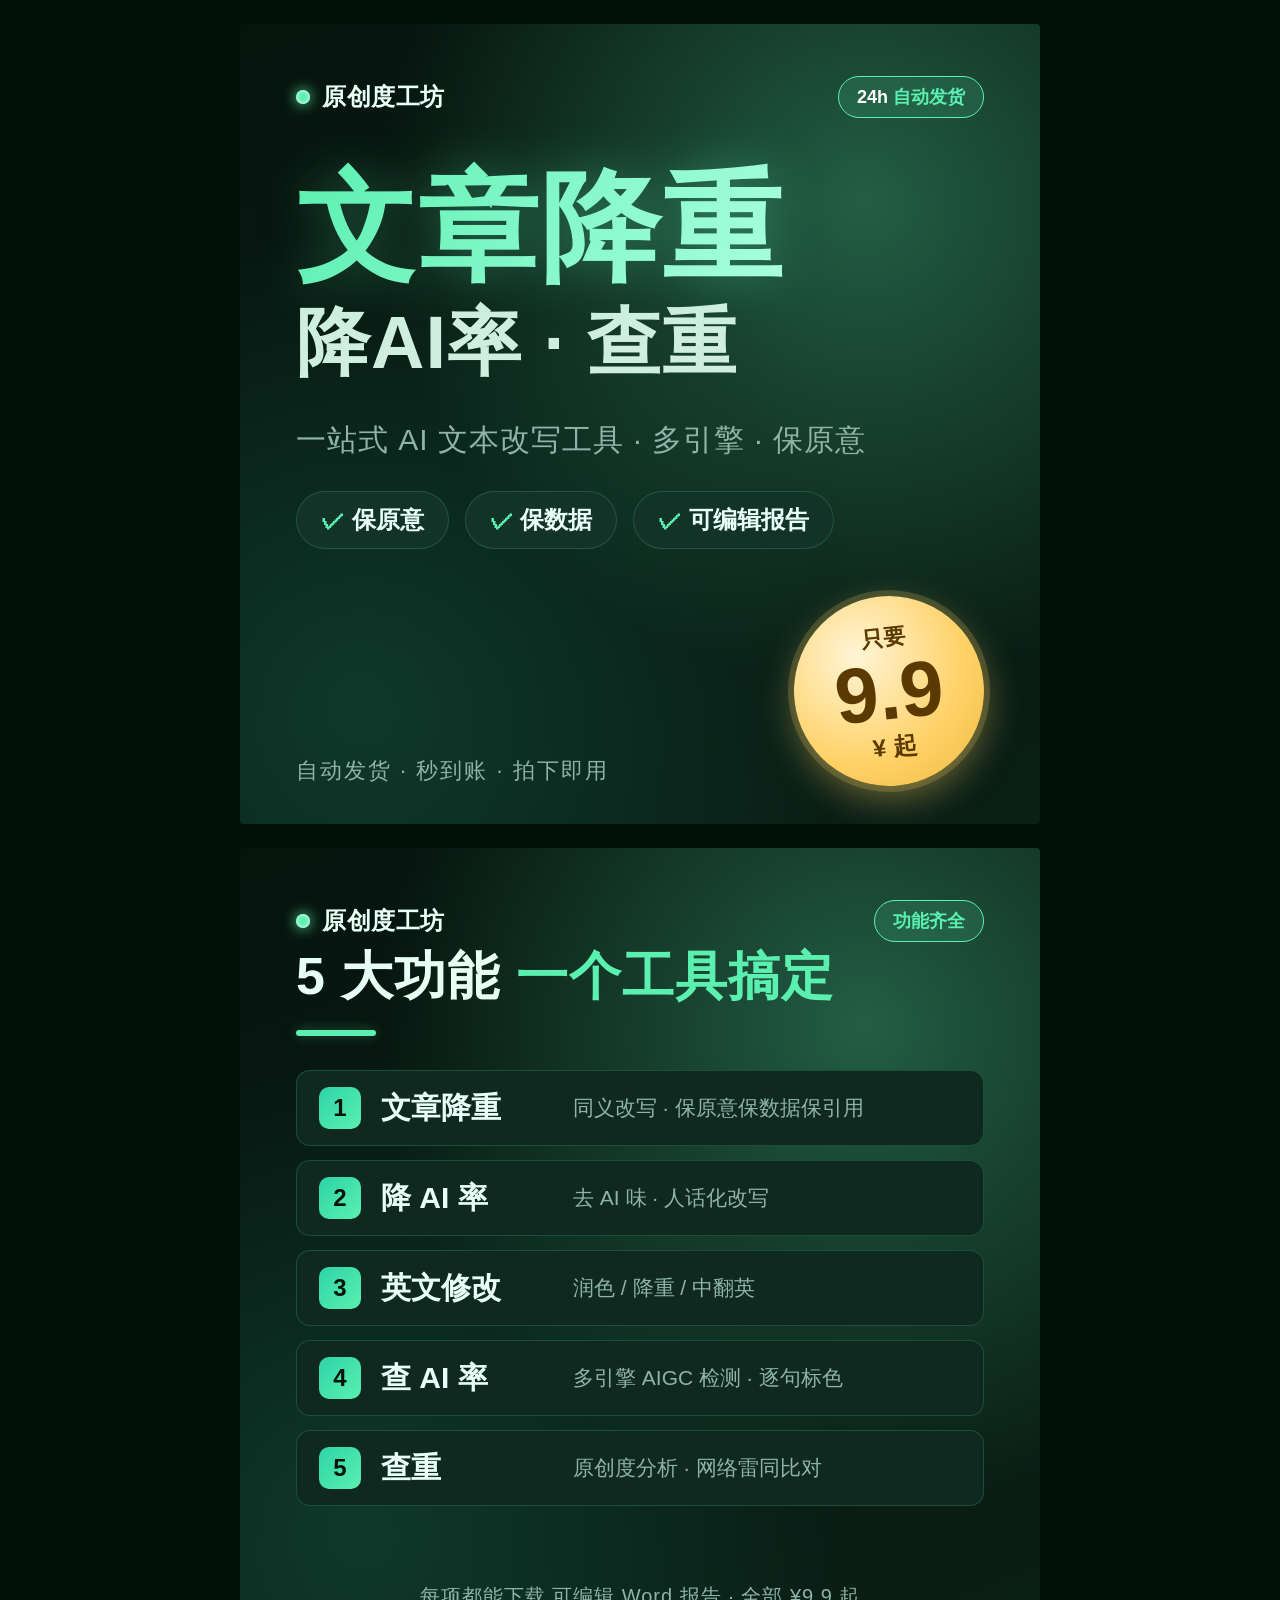
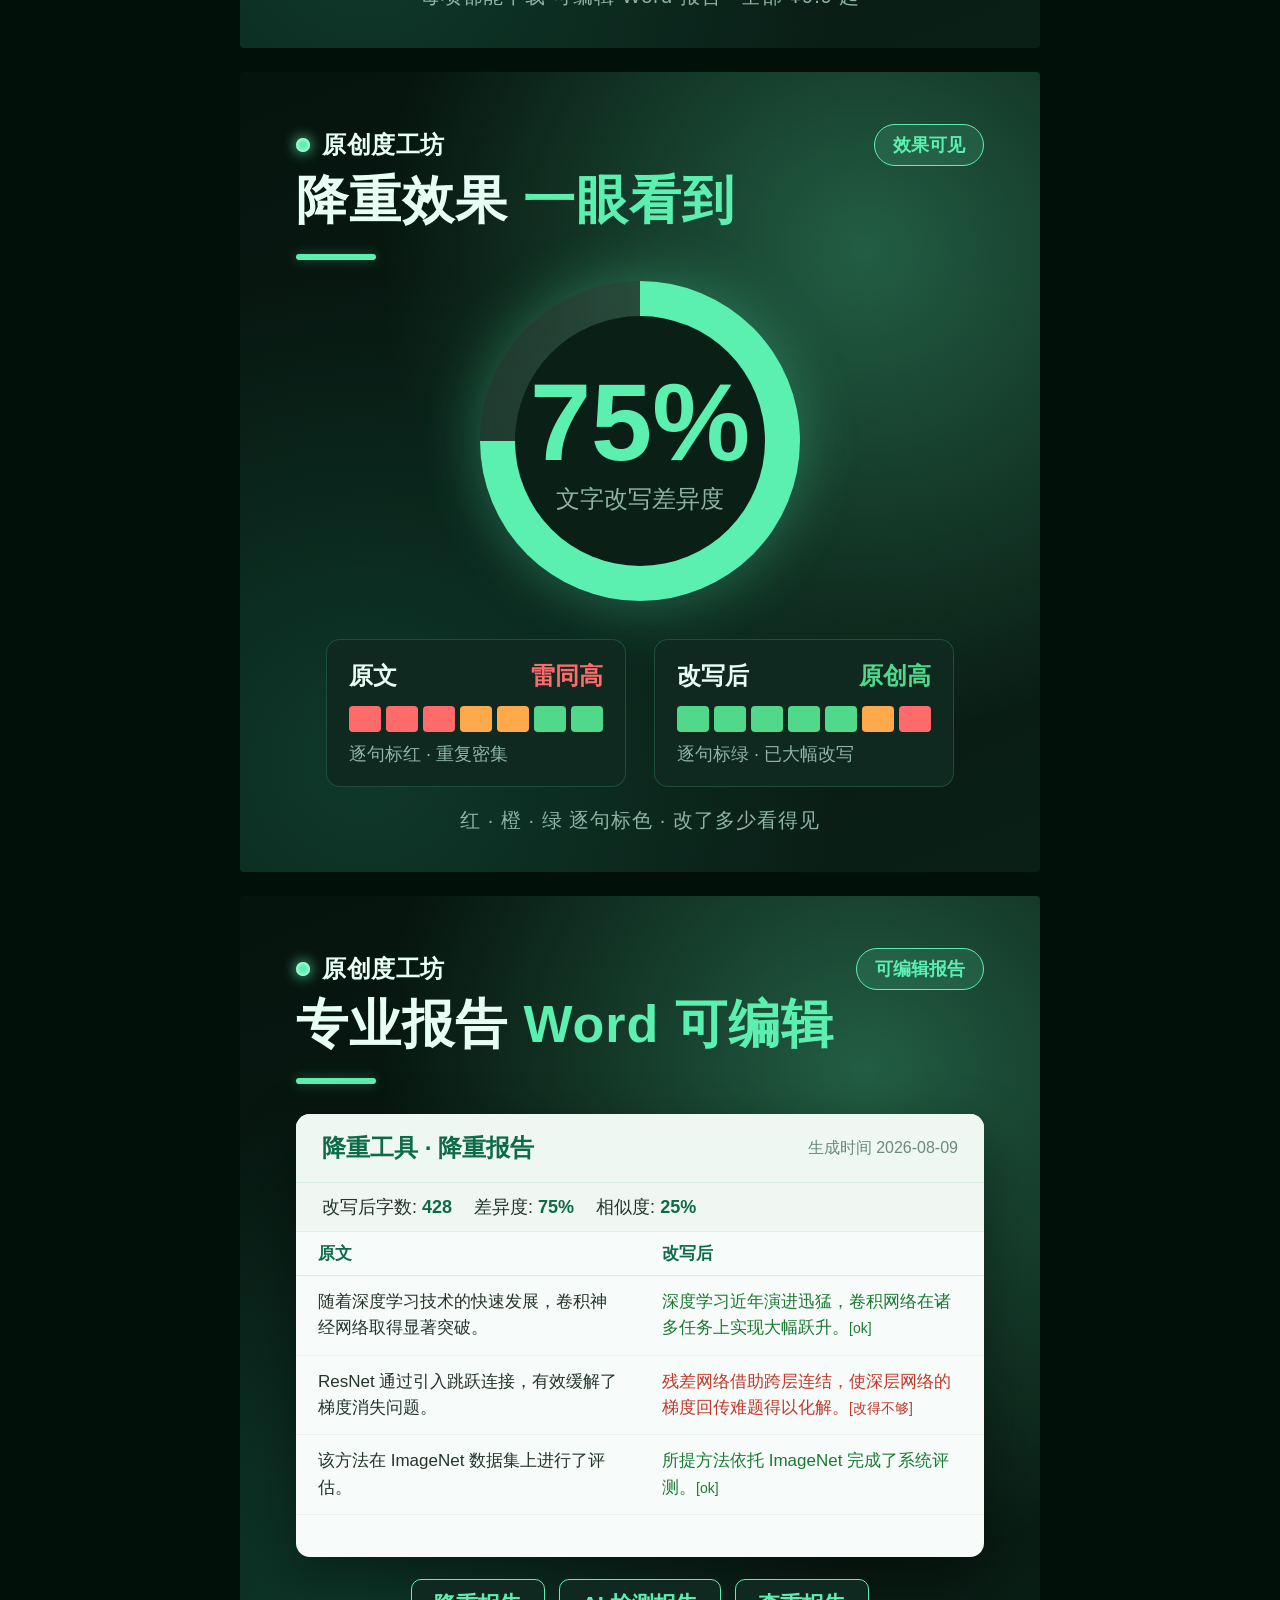
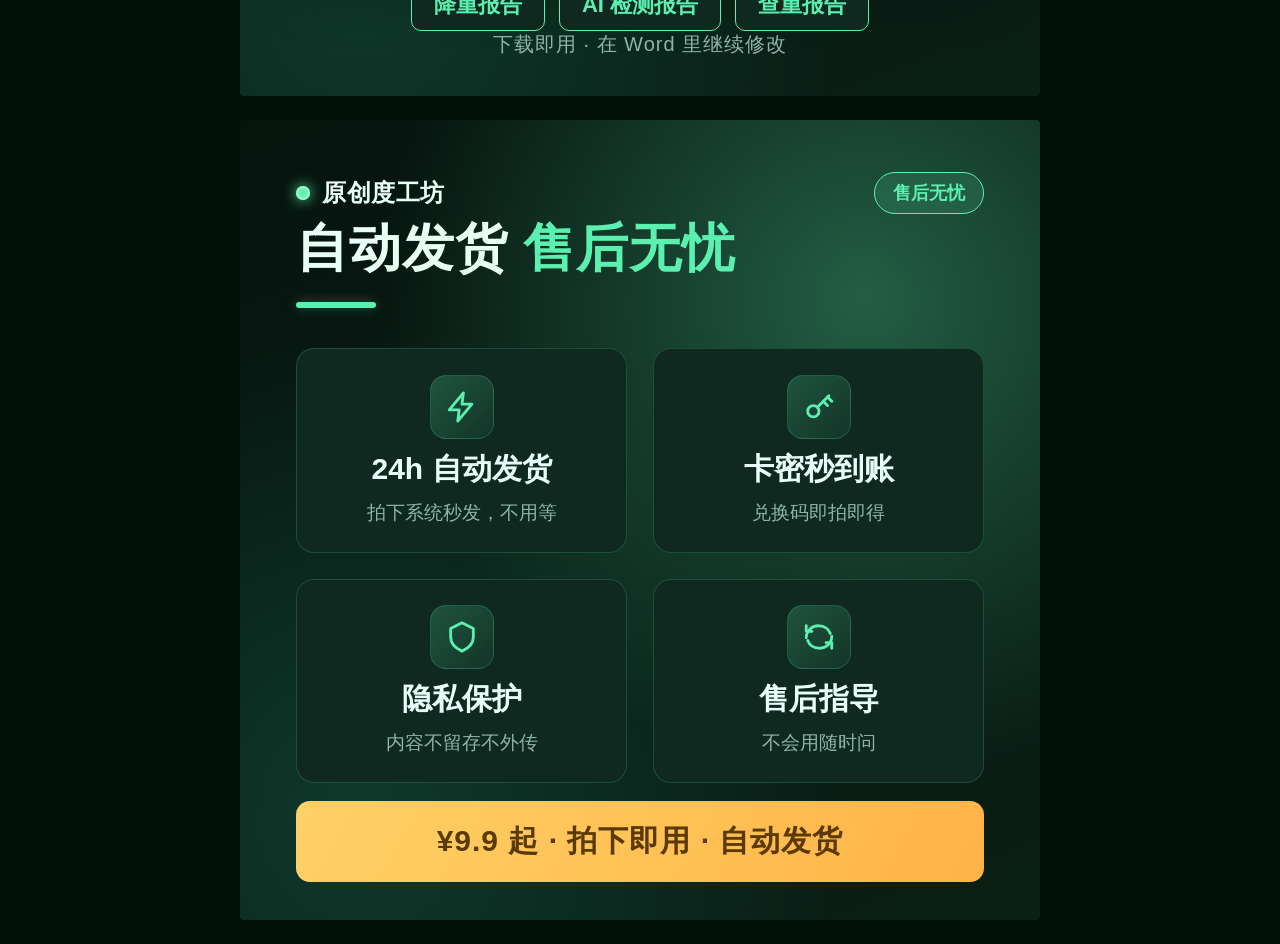
==== taobao/main.html @ 814d0b91 "AI写作功能:大纲→逐节全文+一键降AI联动;淘宝主图5张 - engine: generate_outline(格式铁律+块折叠容错解析+质量重试+节数截断)/   generate_article" ====
<!DOCTYPE html>
<html lang="zh-CN">
<head>
<meta charset="UTF-8" />
<title>降重工具 · 淘宝主图</title>
<style>
  :root{
    --bg:#06140e; --bg2:#0a1f16; --card:#0f2920; --card2:#133328;
    --accent:#5bf0b0; --accent2:#2dd4a7; --glow:rgba(91,240,176,.32);
    --text:#e8fff5; --muted:#8fb3a6; --line:rgba(91,240,176,.18);
    --red:#ff6b6b; --orange:#ffa94d; --green:#51d88a; --gold:#ffd166;
  }
  *{margin:0;padding:0;box-sizing:border-box;}
  html,body{background:#02100a;}
  body{
    font-family:"PingFang SC","Hiragino Sans GB","Microsoft YaHei",sans-serif;
    color:var(--text);
    display:flex;flex-direction:column;align-items:center;gap:24px;padding:24px;
  }
  .poster{
    width:800px;height:800px;position:relative;overflow:hidden;
    background:
      radial-gradient(circle at 78% 22%, var(--glow), transparent 55%),
      radial-gradient(circle at 15% 85%, rgba(45,212,167,.16), transparent 50%),
      linear-gradient(160deg,var(--bg) 0%, var(--bg2) 100%);
    border-radius:4px;
    padding:52px 56px 38px;
    display:flex;flex-direction:column;
  }
  /* 顶栏 */
  .top{display:flex;justify-content:space-between;align-items:center;}
  .brand{display:flex;align-items:center;gap:12px;font-size:24px;font-weight:600;letter-spacing:.5px;}
  .brand .dot{width:14px;height:14px;border-radius:50%;background:var(--accent);
    box-shadow:0 0 14px var(--accent),0 0 4px #fff inset;}
  .badge{font-size:18px;font-weight:600;padding:8px 18px;border-radius:999px;
    background:rgba(91,240,176,.12);border:1px solid var(--accent);color:var(--accent);}
  .badge b{color:#fff;}

  /* 主图1 hero */
  .h1-main{margin-top:48px;font-size:120px;font-weight:800;line-height:1.02;letter-spacing:2px;}
  .h1-main .grad{background:linear-gradient(120deg,var(--accent),#aaffe0);
    -webkit-background-clip:text;background-clip:text;color:transparent;
    filter:drop-shadow(0 0 24px var(--glow));}
  .h1-sub{font-size:74px;font-weight:800;color:#cfeee0;margin-top:6px;letter-spacing:1px;}
  .h1-tagline{font-size:30px;color:var(--muted);margin-top:26px;letter-spacing:1px;}
  .pills{display:flex;gap:16px;margin-top:30px;}
  .pill{font-size:24px;font-weight:600;padding:12px 24px;border-radius:999px;
    background:var(--card2);border:1px solid var(--line);color:var(--text);}
  .pill .em{color:var(--accent);}
  .h1-bottom{margin-top:auto;display:flex;justify-content:space-between;align-items:flex-end;}
  .auto-line{font-size:22px;color:var(--muted);letter-spacing:2px;}
  .price-stamp{
    width:190px;height:190px;border-radius:50%;
    background:radial-gradient(circle at 35% 30%,#fff5d6,var(--gold) 60%,#f0b942);
    color:#5a3a00;display:flex;flex-direction:column;align-items:center;justify-content:center;
    box-shadow:0 12px 36px rgba(255,209,102,.4),0 0 0 6px rgba(255,209,102,.18);
    transform:rotate(-6deg);
  }
  .price-stamp .from{font-size:22px;font-weight:600;margin-top:18px;}
  .price-stamp .num{font-size:78px;font-weight:800;line-height:1;font-family:"Inter","SF Pro Display",sans-serif;}
  .price-stamp .qi{font-size:24px;font-weight:600;margin-bottom:14px;}

  /* 标题条 */
  .h2-title{font-size:52px;font-weight:800;letter-spacing:1px;}
  .h2-title .em{color:var(--accent);}
  .h2-rule{width:80px;height:6px;background:var(--accent);border-radius:3px;margin-top:18px;
    box-shadow:0 0 12px var(--glow);}

  /* 主图2 功能列表 */
  .feat-list{margin-top:34px;display:flex;flex-direction:column;gap:14px;flex:1;}
  .feat{display:flex;align-items:center;gap:20px;padding:16px 22px;border-radius:14px;
    background:var(--card);border:1px solid var(--line);}
  .feat-no{width:42px;height:42px;border-radius:10px;flex:none;
    background:linear-gradient(135deg,var(--accent2),var(--accent));
    color:#04130c;font-size:24px;font-weight:800;display:flex;align-items:center;justify-content:center;}
  .feat-name{font-size:30px;font-weight:700;min-width:172px;}
  .feat-desc{font-size:21px;color:var(--muted);flex:1;}

  /* 主图3 效果 */
  .eff-wrap{flex:1;display:flex;flex-direction:column;align-items:center;justify-content:center;gap:8px;}
  .ring{
    width:320px;height:320px;border-radius:50%;
    background:conic-gradient(var(--accent) 0% 75%, rgba(255,255,255,.08) 75% 100%);
    display:flex;align-items:center;justify-content:center;
    box-shadow:0 0 60px var(--glow);
  }
  .ring-in{width:250px;height:250px;border-radius:50%;background:var(--bg2);
    display:flex;flex-direction:column;align-items:center;justify-content:center;}
  .ring-num{font-size:110px;font-weight:800;color:var(--accent);line-height:1;
    font-family:"Inter","SF Pro Display",sans-serif;}
  .ring-lab{font-size:24px;color:var(--muted);margin-top:6px;}
  .cmp{display:flex;gap:28px;margin-top:30px;}
  .cmp-card{width:300px;background:var(--card);border:1px solid var(--line);border-radius:14px;padding:20px 22px;}
  .cmp-title{font-size:24px;font-weight:700;margin-bottom:14px;display:flex;justify-content:space-between;}
  .bars{display:flex;gap:5px;}
  .bars span{flex:1;height:26px;border-radius:4px;}
  .bars .r{background:var(--red);} .bars .o{background:var(--orange);} .bars .g{background:var(--green);}
  .cmp-foot{font-size:18px;color:var(--muted);margin-top:10px;}

  /* 主图4 报告 */
  .doc-card{margin-top:30px;background:#f7fbf9;border-radius:14px;color:#23342b;
    box-shadow:0 24px 60px rgba(0,0,0,.45);overflow:hidden;flex:1;display:flex;flex-direction:column;}
  .doc-head{display:flex;justify-content:space-between;align-items:center;
    padding:18px 26px;background:#eef7f1;border-bottom:1px solid #d6ebe0;}
  .doc-head .t{font-size:24px;font-weight:700;color:#0e6b4a;}
  .doc-head .d{font-size:16px;color:#6b8a7e;}
  .doc-meta{display:flex;gap:22px;padding:12px 26px;background:#f0f7f3;font-size:18px;border-bottom:1px solid #e0ede6;}
  .doc-meta b{color:#0e6b4a;}
  .doc-table{display:grid;grid-template-columns:1fr 1fr;}
  .doc-th{padding:10px 22px;font-size:17px;font-weight:700;color:#0e6b4a;border-bottom:1px solid #d6ebe0;}
  .doc-td{padding:13px 22px;font-size:17px;line-height:1.55;border-bottom:1px solid #ecf3ef;}
  .doc-td.r{color:#c0392b;} .doc-td.g{color:#1a7a32;} .doc-td.o{color:#b86a00;}
  .doc-td .tag{font-size:14px;}
  .rep-tags{display:flex;gap:14px;justify-content:center;margin-top:22px;}
  .rep-tag{font-size:22px;font-weight:600;padding:10px 22px;border-radius:10px;
    background:var(--card);border:1px solid var(--accent);color:var(--accent);}

  /* 主图5 服务 */
  .svc-grid{margin-top:40px;display:grid;grid-template-columns:1fr 1fr;gap:26px;flex:1;}
  .svc{background:var(--card);border:1px solid var(--line);border-radius:18px;
    display:flex;flex-direction:column;align-items:center;justify-content:center;gap:10px;padding:24px;}
  .svc-ico{width:64px;height:64px;border-radius:16px;
    background:linear-gradient(135deg,rgba(91,240,176,.22),rgba(91,240,176,.06));
    border:1px solid var(--line);display:flex;align-items:center;justify-content:center;}
  .svc-ico svg{width:34px;height:34px;stroke:var(--accent);fill:none;stroke-width:2;
    stroke-linecap:round;stroke-linejoin:round;}
  .svc-t{font-size:30px;font-weight:700;}
  .svc-d{font-size:19px;color:var(--muted);}
  .svc-foot{margin-top:18px;padding:20px 36px;border-radius:14px;
    background:linear-gradient(120deg,var(--gold),#ffb347);
    color:#5a3a00;font-size:30px;font-weight:800;text-align:center;letter-spacing:1px;}

  /* 底部小字（主图2/3/4 用） */
  .foot-line{margin-top:auto;font-size:20px;color:var(--muted);letter-spacing:1px;text-align:center;}
</style>
</head>
<body>

<!-- ============ 主图1 · 核心主视觉 ============ -->
<section class="poster" id="poster-1">
  <div class="top">
    <div class="brand"><span class="dot"></span>原创度工坊</div>
    <div class="badge"><b>24h</b> 自动发货</div>
  </div>

  <div class="h1-main"><span class="grad">文章降重</span></div>
  <div class="h1-sub">降AI率 · 查重</div>
  <div class="h1-tagline">一站式 AI 文本改写工具 · 多引擎 · 保原意</div>

  <div class="pills">
    <div class="pill"><span class="em">✓</span> 保原意</div>
    <div class="pill"><span class="em">✓</span> 保数据</div>
    <div class="pill"><span class="em">✓</span> 可编辑报告</div>
  </div>

  <div class="h1-bottom">
    <div class="auto-line">自动发货 · 秒到账 · 拍下即用</div>
    <div class="price-stamp">
      <div class="from">只要</div>
      <div class="num">9.9</div>
      <div class="qi">¥ 起</div>
    </div>
  </div>
</section>

<!-- ============ 主图2 · 五大功能 ============ -->
<section class="poster" id="poster-2">
  <div class="top">
    <div class="brand"><span class="dot"></span>原创度工坊</div>
    <div class="badge">功能齐全</div>
  </div>
  <div class="h2-title">5 大功能 <span class="em">一个工具搞定</span></div>
  <div class="h2-rule"></div>

  <div class="feat-list">
    <div class="feat"><div class="feat-no">1</div><div class="feat-name">文章降重</div><div class="feat-desc">同义改写 · 保原意保数据保引用</div></div>
    <div class="feat"><div class="feat-no">2</div><div class="feat-name">降 AI 率</div><div class="feat-desc">去 AI 味 · 人话化改写</div></div>
    <div class="feat"><div class="feat-no">3</div><div class="feat-name">英文修改</div><div class="feat-desc">润色 / 降重 / 中翻英</div></div>
    <div class="feat"><div class="feat-no">4</div><div class="feat-name">查 AI 率</div><div class="feat-desc">多引擎 AIGC 检测 · 逐句标色</div></div>
    <div class="feat"><div class="feat-no">5</div><div class="feat-name">查重</div><div class="feat-desc">原创度分析 · 网络雷同比对</div></div>
  </div>

  <div class="foot-line">每项都能下载 可编辑 Word 报告 · 全部 ¥9.9 起</div>
</section>

<!-- ============ 主图3 · 效果对比 ============ -->
<section class="poster" id="poster-3">
  <div class="top">
    <div class="brand"><span class="dot"></span>原创度工坊</div>
    <div class="badge">效果可见</div>
  </div>
  <div class="h2-title">降重效果 <span class="em">一眼看到</span></div>
  <div class="h2-rule"></div>

  <div class="eff-wrap">
    <div class="ring">
      <div class="ring-in">
        <div class="ring-num">75%</div>
        <div class="ring-lab">文字改写差异度</div>
      </div>
    </div>
    <div class="cmp">
      <div class="cmp-card">
        <div class="cmp-title">原文 <span style="color:var(--red)">雷同高</span></div>
        <div class="bars"><span class="r"></span><span class="r"></span><span class="r"></span><span class="o"></span><span class="o"></span><span class="g"></span><span class="g"></span></div>
        <div class="cmp-foot">逐句标红 · 重复密集</div>
      </div>
      <div class="cmp-card">
        <div class="cmp-title">改写后 <span style="color:var(--green)">原创高</span></div>
        <div class="bars"><span class="g"></span><span class="g"></span><span class="g"></span><span class="g"></span><span class="g"></span><span class="o"></span><span class="r"></span></div>
        <div class="cmp-foot">逐句标绿 · 已大幅改写</div>
      </div>
    </div>
  </div>

  <div class="foot-line">红 · 橙 · 绿 逐句标色 · 改了多少看得见</div>
</section>

<!-- ============ 主图4 · 可编辑报告 ============ -->
<section class="poster" id="poster-4">
  <div class="top">
    <div class="brand"><span class="dot"></span>原创度工坊</div>
    <div class="badge">可编辑报告</div>
  </div>
  <div class="h2-title">专业报告 <span class="em">Word 可编辑</span></div>
  <div class="h2-rule"></div>

  <div class="doc-card">
    <div class="doc-head">
      <div class="t">降重工具 · 降重报告</div>
      <div class="d">生成时间 2026-08-09</div>
    </div>
    <div class="doc-meta">
      <div>改写后字数: <b>428</b></div>
      <div>差异度: <b>75%</b></div>
      <div>相似度: <b>25%</b></div>
    </div>
    <div class="doc-table">
      <div class="doc-th">原文</div>
      <div class="doc-th">改写后</div>
      <div class="doc-td">随着深度学习技术的快速发展，卷积神经网络取得显著突破。</div>
      <div class="doc-td g">深度学习近年演进迅猛，卷积网络在诸多任务上实现大幅跃升。<span class="tag">[ok]</span></div>
      <div class="doc-td">ResNet 通过引入跳跃连接，有效缓解了梯度消失问题。</div>
      <div class="doc-td r">残差网络借助跨层连结，使深层网络的梯度回传难题得以化解。<span class="tag">[改得不够]</span></div>
      <div class="doc-td">该方法在 ImageNet 数据集上进行了评估。</div>
      <div class="doc-td g">所提方法依托 ImageNet 完成了系统评测。<span class="tag">[ok]</span></div>
    </div>
  </div>

  <div class="rep-tags">
    <div class="rep-tag">降重报告</div>
    <div class="rep-tag">AI 检测报告</div>
    <div class="rep-tag">查重报告</div>
  </div>
  <div class="foot-line">下载即用 · 在 Word 里继续修改</div>
</section>

<!-- ============ 主图5 · 服务保障 ============ -->
<section class="poster" id="poster-5">
  <div class="top">
    <div class="brand"><span class="dot"></span>原创度工坊</div>
    <div class="badge">售后无忧</div>
  </div>
  <div class="h2-title">自动发货 <span class="em">售后无忧</span></div>
  <div class="h2-rule"></div>

  <div class="svc-grid">
    <div class="svc">
      <div class="svc-ico"><svg viewBox="0 0 24 24"><path d="M13 2 3 14h7l-1 8 10-12h-7z"/></svg></div>
      <div class="svc-t">24h 自动发货</div>
      <div class="svc-d">拍下系统秒发，不用等</div>
    </div>
    <div class="svc">
      <div class="svc-ico"><svg viewBox="0 0 24 24"><circle cx="8" cy="15" r="4"/><path d="M10.85 12.15 19 4"/><path d="m18 5 3 3"/><path d="m15 8 3 3"/></svg></div>
      <div class="svc-t">卡密秒到账</div>
      <div class="svc-d">兑换码即拍即得</div>
    </div>
    <div class="svc">
      <div class="svc-ico"><svg viewBox="0 0 24 24"><path d="M12 2 4 6v6c0 5 3.5 8 8 10 4.5-2 8-5 8-10V6z"/></svg></div>
      <div class="svc-t">隐私保护</div>
      <div class="svc-d">内容不留存不外传</div>
    </div>
    <div class="svc">
      <div class="svc-ico"><svg viewBox="0 0 24 24"><path d="M21 11.5a8.4 8.4 0 0 1-9 8.4 8.4 8.4 0 0 1-8-5.4"/><path d="M3 12.5a8.4 8.4 0 0 1 9-8.4 8.4 8.4 0 0 1 8 5.4"/><path d="M3 4v4h4"/><path d="M21 20v-4h-4"/></svg></div>
      <div class="svc-t">售后指导</div>
      <div class="svc-d">不会用随时问</div>
    </div>
  </div>

  <div class="svc-foot">¥9.9 起 · 拍下即用 · 自动发货</div>
</section>

<script>
(function(){
  var h = (location.hash.match(/\d+/)||[])[0];
  if(!h) return;
  document.querySelectorAll('.poster').forEach(function(p){
    p.style.display = (p.id === 'poster-'+h) ? '' : 'none';
  });
  document.body.style.padding = '0';
  document.body.style.gap = '0';
  document.body.style.alignItems = 'stretch';
})();
</script>
</body>
</html>
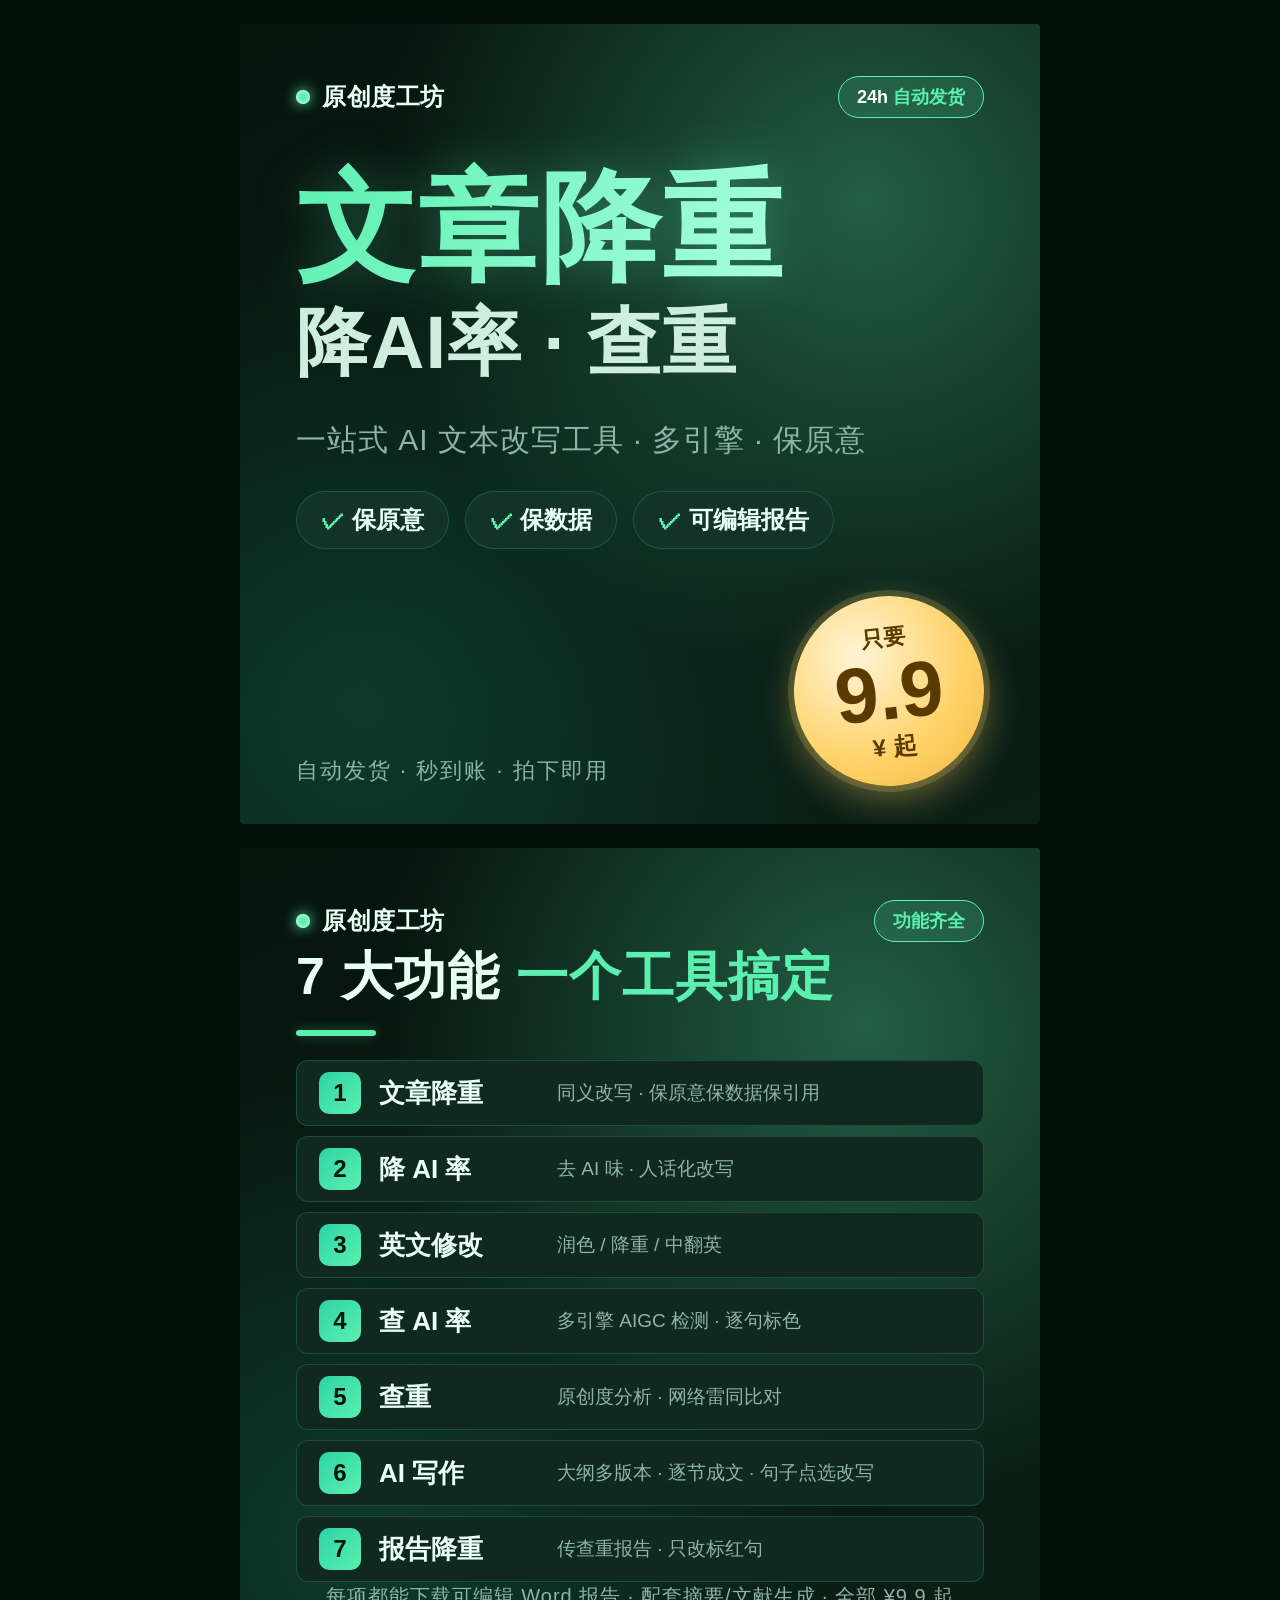
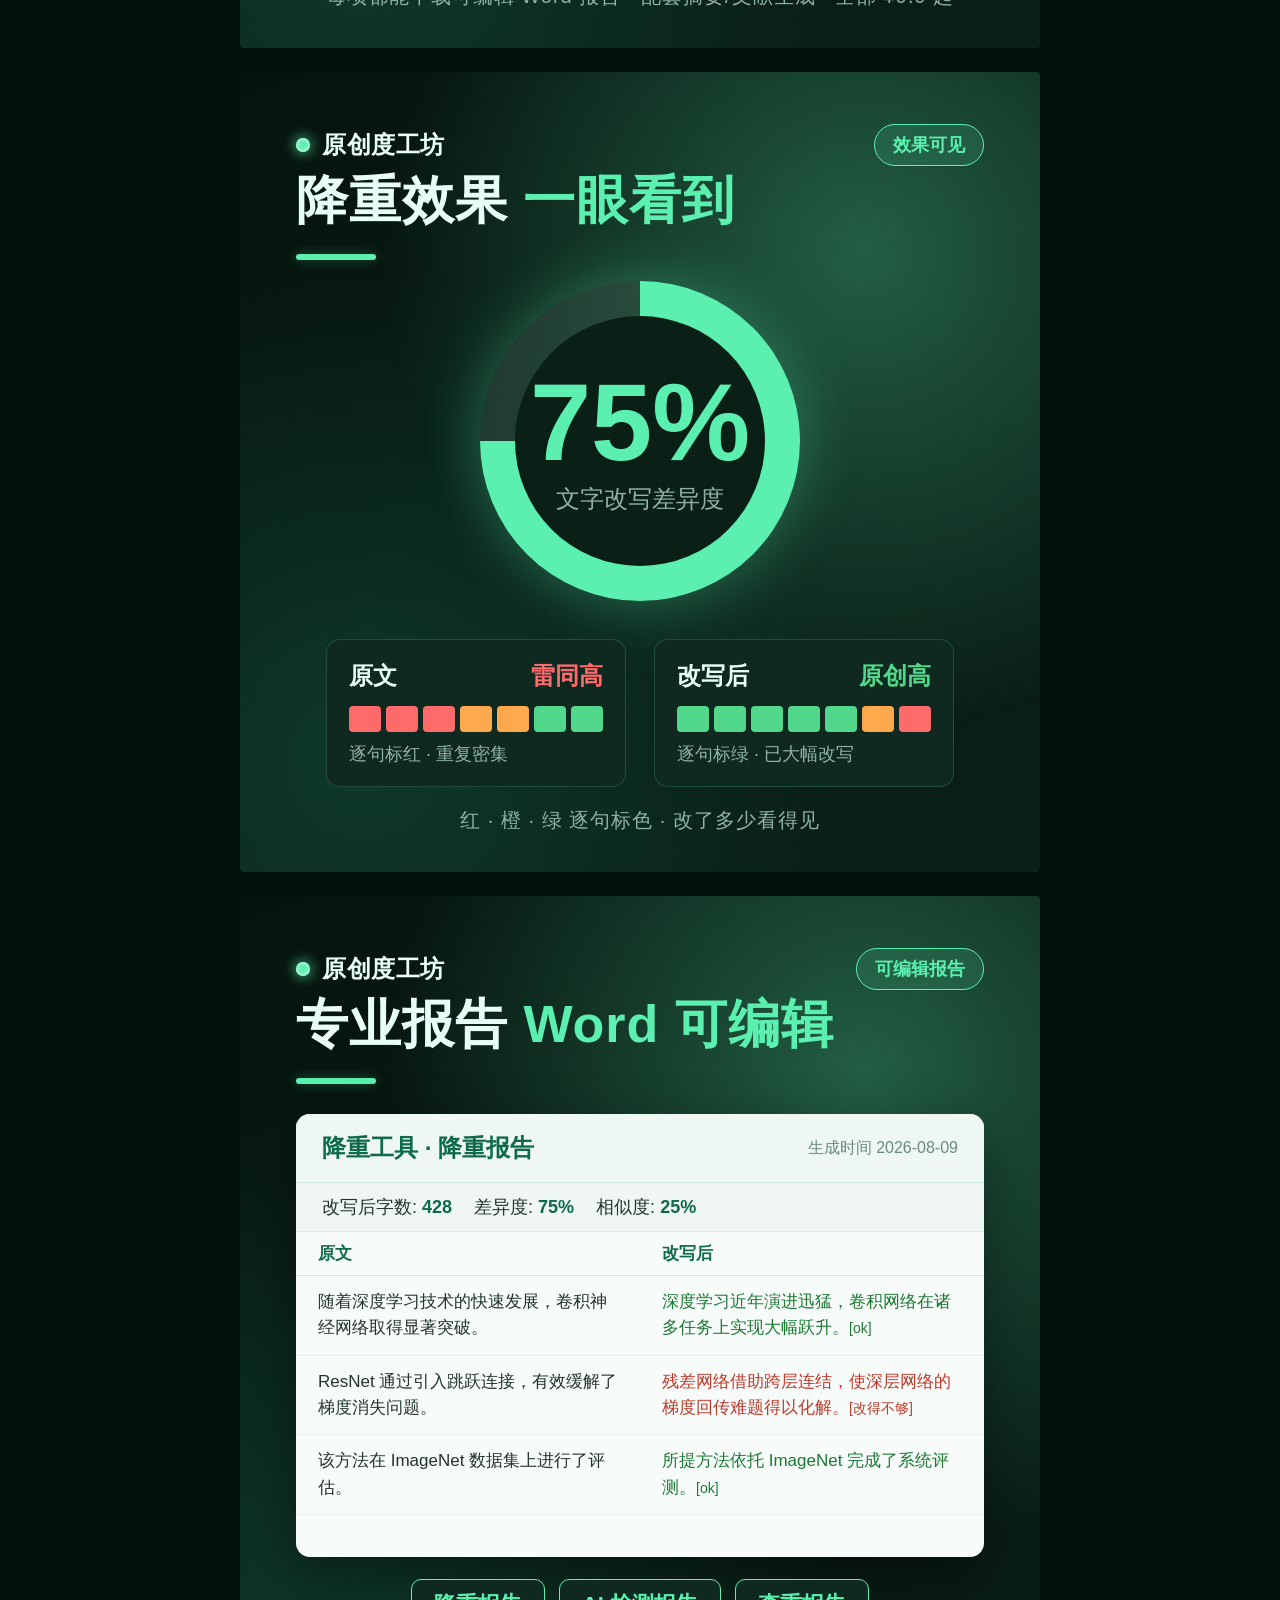
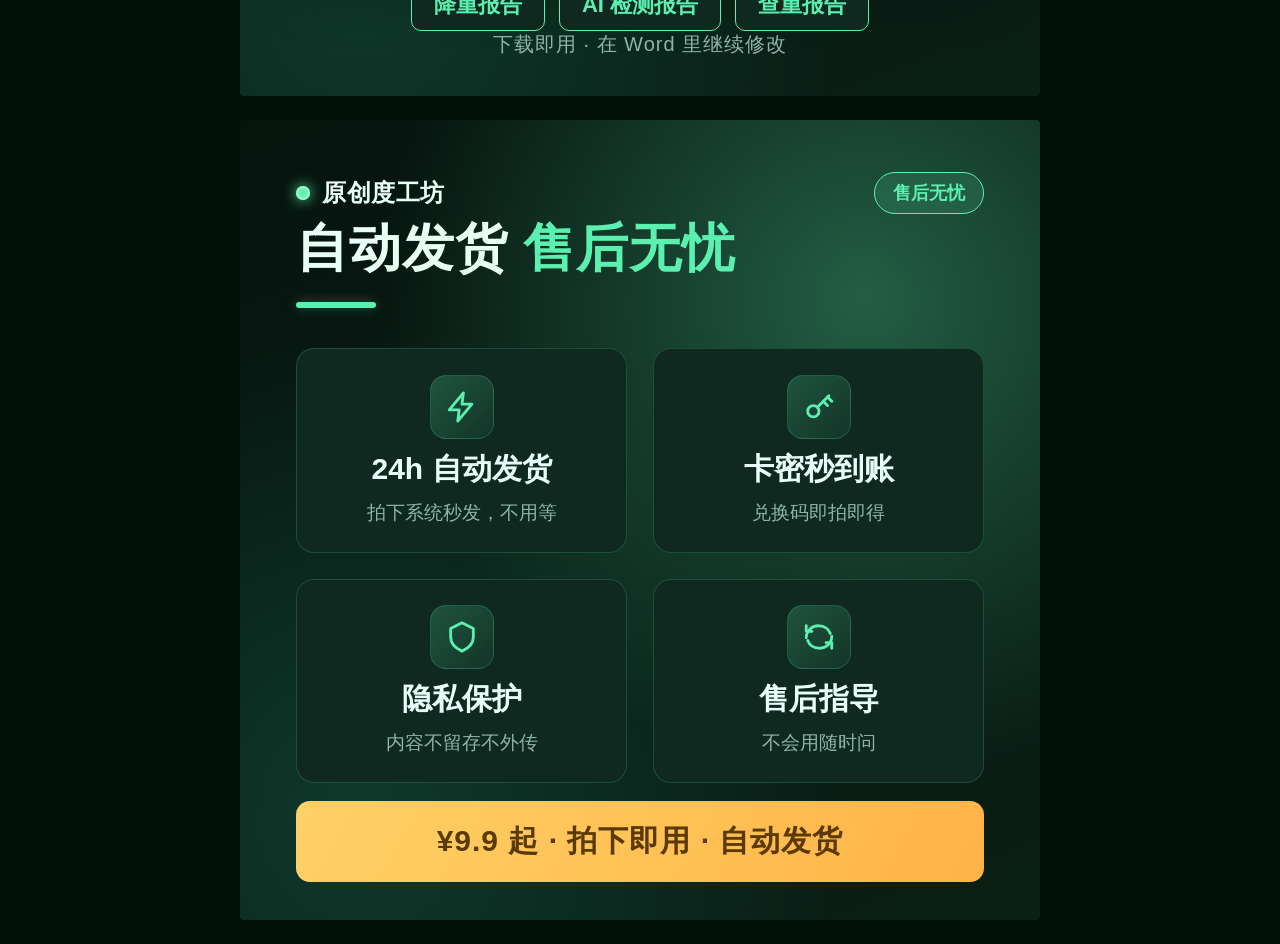
==== commit 54a9144c: "剩余升级项:参考文献生成+多版本大纲轮播+版本历史+主图七大功能 对标调研落地(笔杆文献推荐/大纲轮播/版本管理): - engine.suggest_references: 本地引文池(5类主题×G" ====
--- a/taobao/main.html
+++ b/taobao/main.html
@@ -67,14 +67,14 @@
     box-shadow:0 0 12px var(--glow);}
 
   /* 主图2 功能列表 */
-  .feat-list{margin-top:34px;display:flex;flex-direction:column;gap:14px;flex:1;}
-  .feat{display:flex;align-items:center;gap:20px;padding:16px 22px;border-radius:14px;
+  .feat-list{margin-top:24px;display:flex;flex-direction:column;gap:10px;flex:1;}
+  .feat{display:flex;align-items:center;gap:18px;padding:11px 22px;border-radius:12px;
     background:var(--card);border:1px solid var(--line);}
   .feat-no{width:42px;height:42px;border-radius:10px;flex:none;
     background:linear-gradient(135deg,var(--accent2),var(--accent));
     color:#04130c;font-size:24px;font-weight:800;display:flex;align-items:center;justify-content:center;}
-  .feat-name{font-size:30px;font-weight:700;min-width:172px;}
-  .feat-desc{font-size:21px;color:var(--muted);flex:1;}
+  .feat-name{font-size:26px;font-weight:700;min-width:160px;}
+  .feat-desc{font-size:19px;color:var(--muted);flex:1;}
 
   /* 主图3 效果 */
   .eff-wrap{flex:1;display:flex;flex-direction:column;align-items:center;justify-content:center;gap:8px;}
@@ -169,7 +169,7 @@
     <div class="brand"><span class="dot"></span>原创度工坊</div>
     <div class="badge">功能齐全</div>
   </div>
-  <div class="h2-title">5 大功能 <span class="em">一个工具搞定</span></div>
+  <div class="h2-title">7 大功能 <span class="em">一个工具搞定</span></div>
   <div class="h2-rule"></div>
 
   <div class="feat-list">
@@ -178,9 +178,11 @@
     <div class="feat"><div class="feat-no">3</div><div class="feat-name">英文修改</div><div class="feat-desc">润色 / 降重 / 中翻英</div></div>
     <div class="feat"><div class="feat-no">4</div><div class="feat-name">查 AI 率</div><div class="feat-desc">多引擎 AIGC 检测 · 逐句标色</div></div>
     <div class="feat"><div class="feat-no">5</div><div class="feat-name">查重</div><div class="feat-desc">原创度分析 · 网络雷同比对</div></div>
-  </div>
-
-  <div class="foot-line">每项都能下载 可编辑 Word 报告 · 全部 ¥9.9 起</div>
+    <div class="feat"><div class="feat-no">6</div><div class="feat-name">AI 写作</div><div class="feat-desc">大纲多版本 · 逐节成文 · 句子点选改写</div></div>
+    <div class="feat"><div class="feat-no">7</div><div class="feat-name">报告降重</div><div class="feat-desc">传查重报告 · 只改标红句</div></div>
+  </div>
+
+  <div class="foot-line">每项都能下载可编辑 Word 报告 · 配套摘要/文献生成 · 全部 ¥9.9 起</div>
 </section>
 
 <!-- ============ 主图3 · 效果对比 ============ -->
